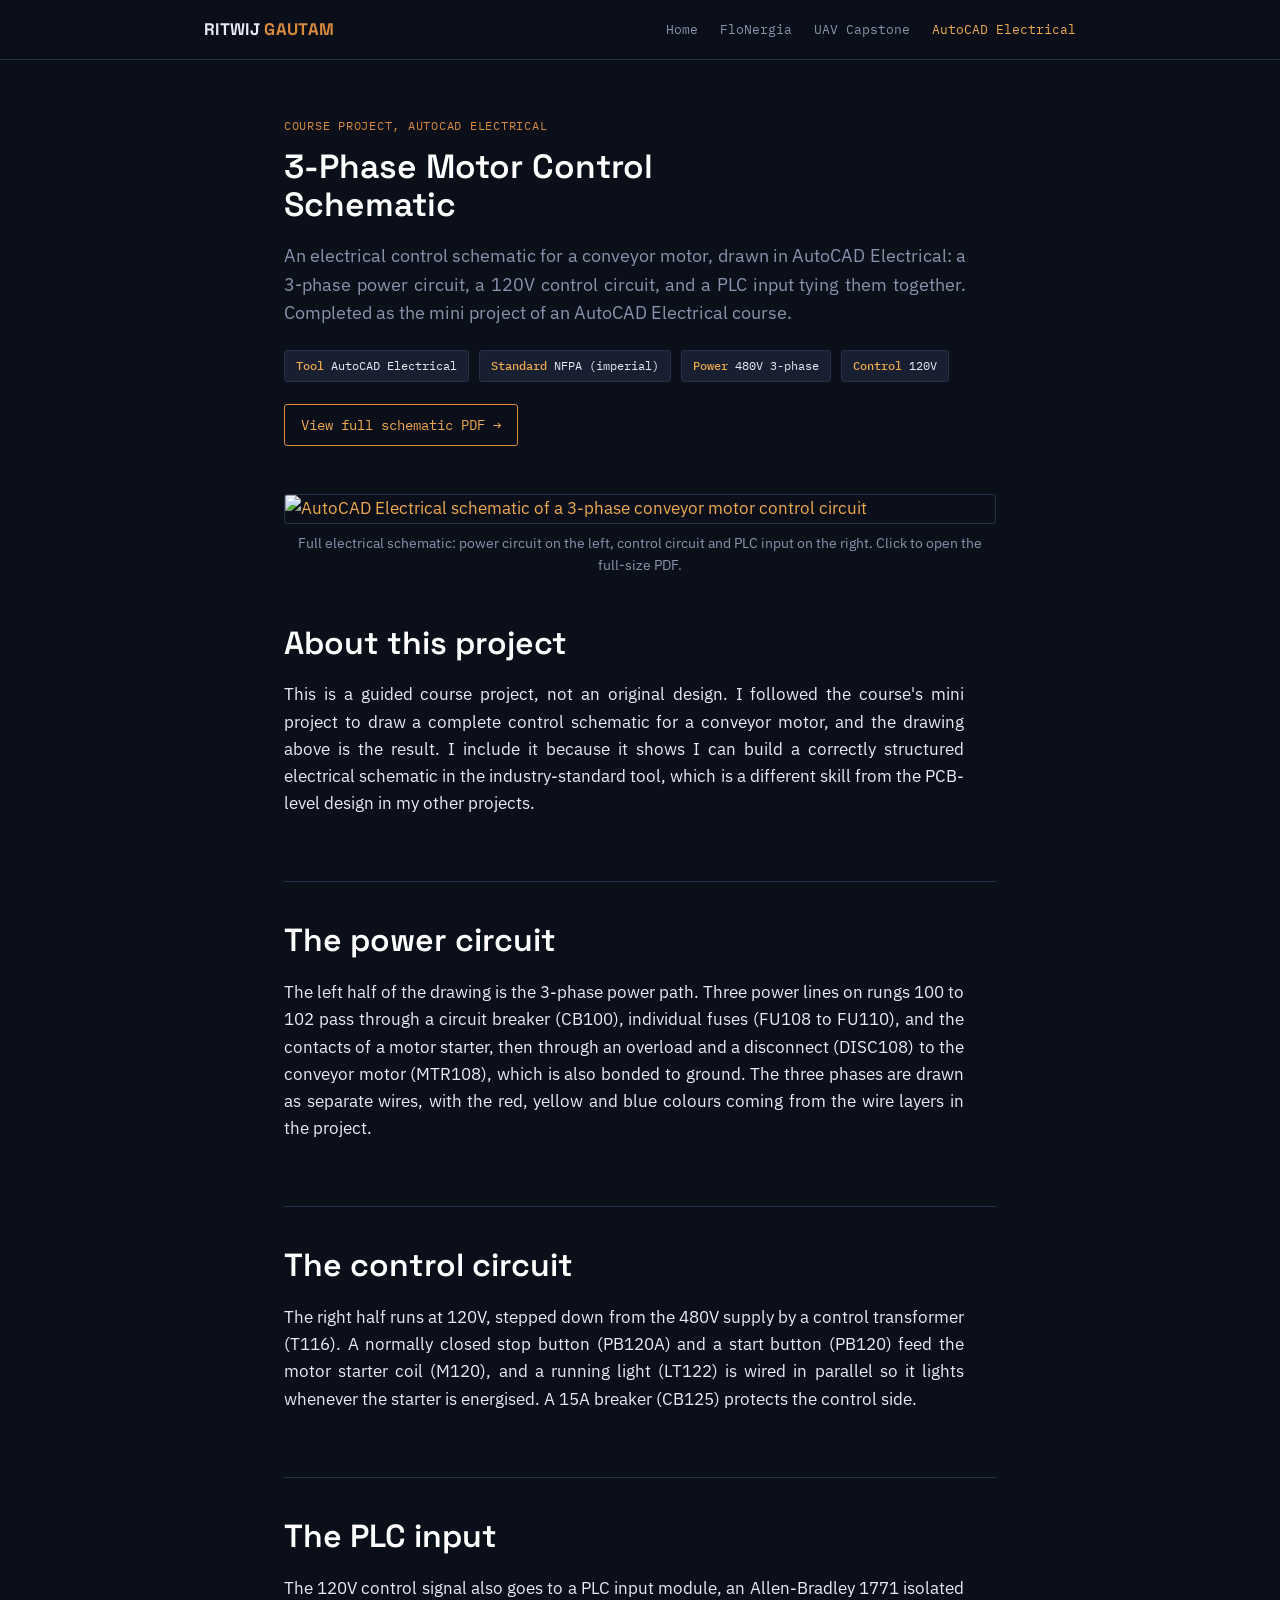
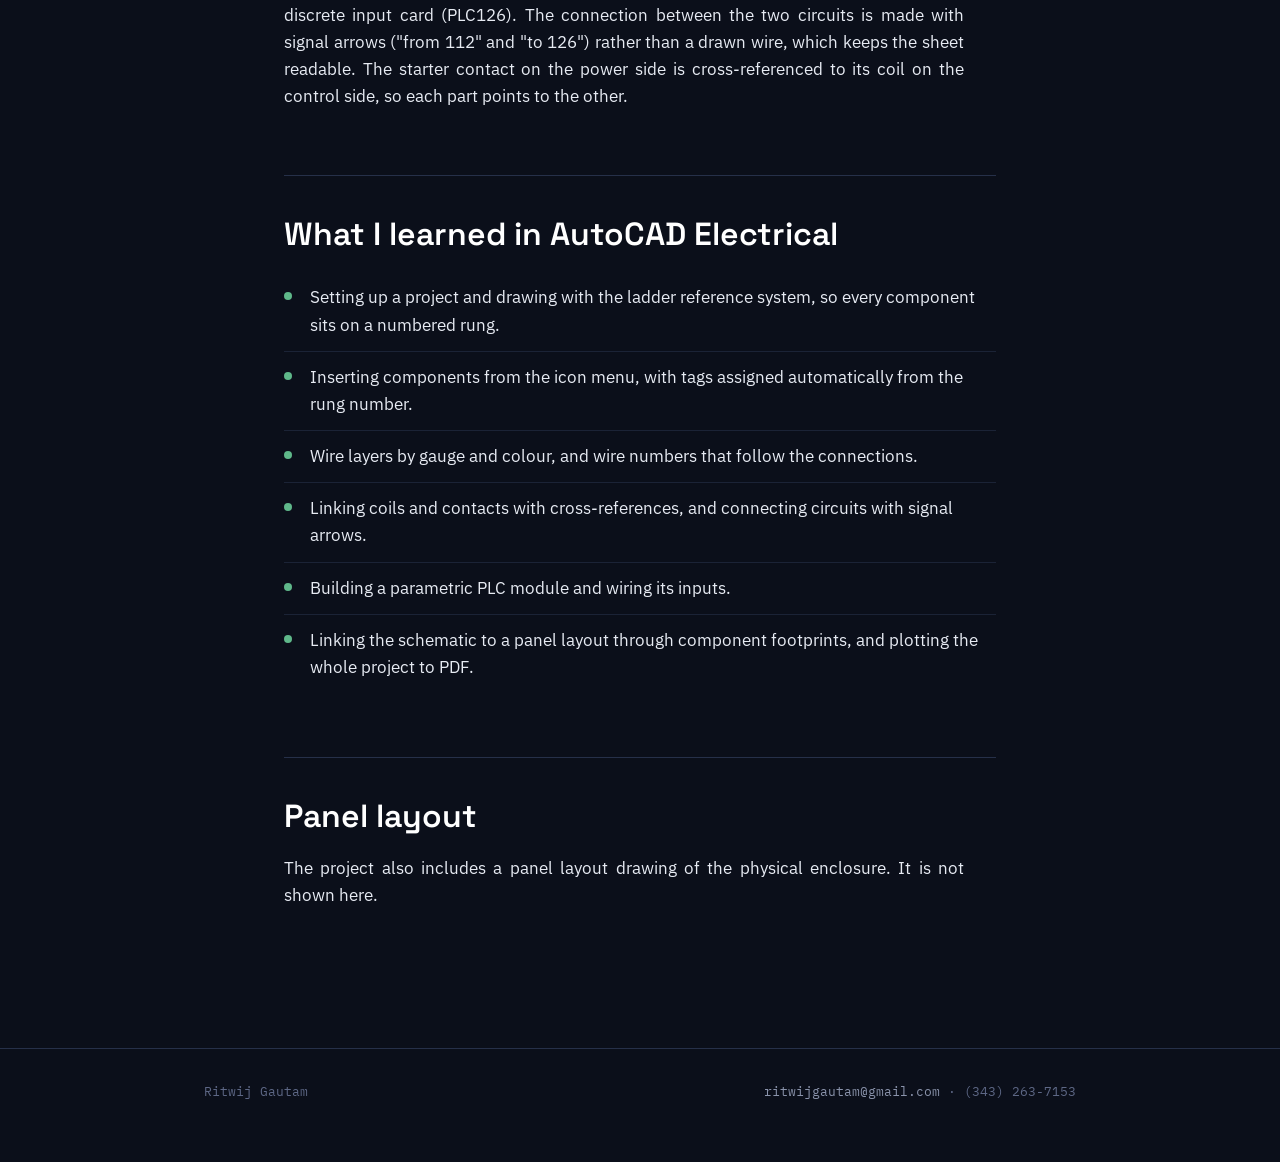
==== autocad.html @ c6b79d80 "Add files via upload" ====
<!DOCTYPE html>
<html lang="en">
<head>
<meta charset="UTF-8">
<meta name="viewport" content="width=device-width, initial-scale=1.0">
<title>AutoCAD Electrical Motor Control | Ritwij Gautam</title>
<link rel="stylesheet" href="styles.css">
</head>
<body>

<header class="site-header">
  <div class="wrap">
    <div class="name">RITWIJ <span>GAUTAM</span></div>
    <nav>
      <a href="index.html">Home</a>
      <a href="flonergia.html">FloNergia</a>
      <a href="capstone.html">UAV Capstone</a>
      <a href="autocad.html" class="current">AutoCAD Electrical</a>
    </nav>
  </div>
</header>

<div class="project-hero">
  <div class="meta-label">Course project, AutoCAD Electrical</div>
  <h1>3-Phase Motor Control Schematic</h1>
  <p class="hook">
    An electrical control schematic for a conveyor motor, drawn in AutoCAD
    Electrical: a 3-phase power circuit, a 120V control circuit, and a PLC
    input tying them together. Completed as the mini project of an
    AutoCAD Electrical course.
  </p>
  <div class="spec-row">
    <span class="spec"><b>Tool</b> AutoCAD Electrical</span>
    <span class="spec"><b>Standard</b> NFPA (imperial)</span>
    <span class="spec"><b>Power</b> 480V 3-phase</span>
    <span class="spec"><b>Control</b> 120V</span>
  </div>
  <a class="repo-link" href="images/autocad/schematic.pdf">View full schematic PDF →</a>
</div>

<div class="hero-image">
  <a href="images/autocad/schematic.pdf"><img src="images/autocad/schematic.png" alt="AutoCAD Electrical schematic of a 3-phase conveyor motor control circuit"></a>
  <div class="caption">Full electrical schematic: power circuit on the left, control circuit and PLC input on the right. Click to open the full-size PDF.</div>
</div>

<div class="project-body">

  <section>
    <h2>About this project</h2>
    <p>
      This is a guided course project, not an original design. I followed
      the course's mini project to draw a complete control schematic for a
      conveyor motor, and the drawing above is the result. I include it
      because it shows I can build a correctly structured electrical
      schematic in the industry-standard tool, which is a different skill
      from the PCB-level design in my other projects.
    </p>
  </section>

  <section>
    <h2>The power circuit</h2>
    <p>
      The left half of the drawing is the 3-phase power path. Three
      power lines on rungs 100 to 102 pass through a circuit breaker
      (CB100), individual fuses (FU108 to FU110), and the contacts of a
      motor starter, then through an overload and a disconnect (DISC108)
      to the conveyor motor (MTR108), which is also bonded to ground.
      The three phases are drawn as separate wires, with the red, yellow
      and blue colours coming from the wire layers in the project.
    </p>
  </section>

  <section>
    <h2>The control circuit</h2>
    <p>
      The right half runs at 120V, stepped down from the 480V supply by a
      control transformer (T116). A normally closed stop button (PB120A)
      and a start button (PB120) feed the motor starter coil (M120), and a
      running light (LT122) is wired in parallel so it lights whenever the
      starter is energised. A 15A breaker (CB125) protects the control
      side.
    </p>
  </section>

  <section>
    <h2>The PLC input</h2>
    <p>
      The 120V control signal also goes to a PLC input module, an
      Allen-Bradley 1771 isolated discrete input card (PLC126). The
      connection between the two circuits is made with signal arrows
      ("from 112" and "to 126") rather than a drawn wire, which keeps the
      sheet readable. The starter contact on the power side is
      cross-referenced to its coil on the control side, so each part
      points to the other.
    </p>
  </section>

  <section>
    <h2>What I learned in AutoCAD Electrical</h2>
    <ul class="results-list">
      <li>Setting up a project and drawing with the ladder reference system, so every component sits on a numbered rung.</li>
      <li>Inserting components from the icon menu, with tags assigned automatically from the rung number.</li>
      <li>Wire layers by gauge and colour, and wire numbers that follow the connections.</li>
      <li>Linking coils and contacts with cross-references, and connecting circuits with signal arrows.</li>
      <li>Building a parametric PLC module and wiring its inputs.</li>
      <li>Linking the schematic to a panel layout through component footprints, and plotting the whole project to PDF.</li>
    </ul>
  </section>

  <section>
    <h2>Panel layout</h2>
    <p>
      The project also includes a panel layout drawing of the physical
      enclosure. It is not shown here.
    </p>
  </section>

</div>

<footer class="site-footer">
  <div class="wrap">
    <span>Ritwij Gautam</span>
    <span><a href="mailto:ritwijgautam@gmail.com">ritwijgautam@gmail.com</a> · (343) 263-7153</span>
  </div>
</footer>

</body>
</html>
---- styles.css ----
/* ============================================
   Ritwij Gautam Portfolio
   Design grounded in PCB/schematic visual language:
   deep circuit-board blue-black, copper-trace accent,
   graph-paper grid, monospace for technical specs.
   ============================================ */

@import url('https://fonts.googleapis.com/css2?family=Space+Grotesk:wght@500;600;700&family=IBM+Plex+Sans:wght@400;500;600&family=IBM+Plex+Mono:wght@400;500&display=swap');

:root {
  --bg: #0b0f1a;
  --panel: #121826;
  --panel-raised: #171f30;
  --line: #263049;
  --line-soft: #1b2336;
  --copper: #d98a3d;
  --copper-bright: #f0a94e;
  --text: #e7ebf3;
  --text-muted: #8a93ab;
  --text-faint: #5d6785;
  --accent-green: #5fb88a;

  --font-display: 'Space Grotesk', sans-serif;
  --font-body: 'IBM Plex Sans', sans-serif;
  --font-mono: 'IBM Plex Mono', monospace;

  --maxw: 760px;
}

* { box-sizing: border-box; }

html {
  scroll-behavior: smooth;
}

body {
  margin: 0;
  background: var(--bg);
  color: var(--text);
  font-family: var(--font-body);
  font-size: 17px;
  line-height: 1.6;
  -webkit-font-smoothing: antialiased;
}

a { color: var(--copper-bright); text-decoration: none; }
a:hover { text-decoration: underline; }
a:focus-visible, button:focus-visible {
  outline: 2px solid var(--copper-bright);
  outline-offset: 3px;
}

img { max-width: 100%; display: block; border-radius: 3px; }

h1, h2, h3 {
  font-family: var(--font-display);
  font-weight: 600;
  line-height: 1.15;
  margin: 0 0 0.5em 0;
  color: #fff;
}

p { margin: 0 0 1.1em 0; max-width: 68ch; text-align: justify; text-justify: inter-word; hyphens: auto; }

/* ---------- layout shell ---------- */

.wrap {
  max-width: var(--maxw);
  margin: 0 auto;
  padding: 0 24px;
}

header.site-header {
  border-bottom: 1px solid var(--line);
  background: rgba(11, 15, 26, 0.88);
  backdrop-filter: blur(6px);
  position: sticky;
  top: 0;
  z-index: 10;
}

.site-header .wrap {
  max-width: 920px;
  display: flex;
  align-items: center;
  justify-content: space-between;
  padding-top: 16px;
  padding-bottom: 16px;
}

.site-header .name {
  font-family: var(--font-display);
  font-weight: 700;
  font-size: 1.05rem;
  color: var(--text);
  letter-spacing: 0.02em;
}
.site-header .name span { color: var(--copper); }

.site-header nav {
  display: flex;
  gap: 22px;
  font-family: var(--font-mono);
  font-size: 0.82rem;
}
.site-header nav a {
  color: var(--text-muted);
}
.site-header nav a:hover,
.site-header nav a.current {
  color: var(--copper-bright);
  text-decoration: none;
}

footer.site-footer {
  border-top: 1px solid var(--line);
  margin-top: 80px;
  padding: 32px 0 60px;
  color: var(--text-faint);
  font-family: var(--font-mono);
  font-size: 0.82rem;
}
footer.site-footer .wrap { max-width: 920px; display: flex; justify-content: space-between; flex-wrap: wrap; gap: 12px; }
footer.site-footer a { color: var(--text-muted); }

/* ---------- homepage hero ---------- */

.hero {
  max-width: 920px;
  margin: 0 auto;
  padding: 72px 24px 48px;
}

.hero .eyebrow {
  font-family: var(--font-mono);
  font-size: 0.82rem;
  color: var(--copper);
  margin-bottom: 14px;
}

.hero h1 {
  font-size: 2.6rem;
}

.hero p.lede {
  font-size: 1.1rem;
  color: var(--text-muted);
  max-width: none;
  margin-top: 18px;
}

.hero .links {
  margin-top: 24px;
  display: flex;
  gap: 20px;
  font-family: var(--font-mono);
  font-size: 0.9rem;
}

/* ---------- project list (homepage) ---------- */

.project-list {
  max-width: 920px;
  margin: 0 auto;
  padding: 0 24px 40px;
}

.project-row {
  display: grid;
  grid-template-columns: 220px 1fr;
  gap: 28px;
  align-items: start;
  padding: 36px 0;
  border-top: 1px solid var(--line);
}
.project-row:last-child { border-bottom: 1px solid var(--line); }

.project-row .thumb {
  aspect-ratio: 4 / 3;
  overflow: hidden;
  border: 1px solid var(--line);
  background: var(--panel);
}
.project-row .thumb img { width: 100%; height: 100%; object-fit: cover; border-radius: 0; }

.project-row .meta-label {
  font-family: var(--font-mono);
  font-size: 0.76rem;
  color: var(--text-faint);
  text-transform: uppercase;
  letter-spacing: 0.06em;
  margin-bottom: 6px;
}

.project-row h2 {
  font-size: 1.4rem;
  margin-bottom: 8px;
}

.project-row h2 a { color: var(--text); }
.project-row h2 a:hover { color: var(--copper-bright); text-decoration: none; }

.project-row p { color: var(--text-muted); margin-bottom: 12px; }

.chips { display: flex; flex-wrap: wrap; gap: 8px; margin-top: 4px; }
.chip {
  font-family: var(--font-mono);
  font-size: 0.72rem;
  color: var(--text-muted);
  border: 1px solid var(--line);
  padding: 3px 9px;
  border-radius: 3px;
  background: var(--panel);
}

@media (max-width: 640px) {
  .project-row { grid-template-columns: 1fr; }
}

/* ---------- project page ---------- */

.project-hero {
  max-width: var(--maxw);
  margin: 0 auto;
  padding: 56px 24px 8px;
}

.project-hero .meta-label {
  font-family: var(--font-mono);
  font-size: 0.78rem;
  color: var(--copper);
  text-transform: uppercase;
  letter-spacing: 0.06em;
  margin-bottom: 12px;
}

.project-hero h1 { font-size: 2.1rem; max-width: 22ch; }

.project-hero .hook {
  font-size: 1.12rem;
  color: var(--text-muted);
  margin-top: 14px;
  max-width: 62ch;
}

.spec-row {
  display: flex;
  flex-wrap: wrap;
  gap: 10px;
  margin-top: 22px;
}
.spec {
  font-family: var(--font-mono);
  font-size: 0.78rem;
  color: var(--text);
  background: var(--panel-raised);
  border: 1px solid var(--line);
  padding: 5px 11px;
  border-radius: 3px;
}
.spec b { color: var(--copper-bright); font-weight: 500; }

.repo-link {
  margin-top: 22px;
  display: inline-flex;
  align-items: center;
  gap: 8px;
  font-family: var(--font-mono);
  font-size: 0.88rem;
  border: 1px solid var(--copper);
  color: var(--copper-bright);
  padding: 9px 16px;
  border-radius: 3px;
}
.repo-link:hover { background: rgba(217, 138, 61, 0.1); text-decoration: none; }

.hero-image {
  max-width: var(--maxw);
  margin: 40px auto 0;
  padding: 0 24px;
}
.hero-image img {
  border: 1px solid var(--line);
  width: 100%;
}
.caption {
  font-family: var(--font-body);
  font-size: 0.88rem;
  color: var(--text-muted);
  margin-top: 8px;
  text-align: center;
}

.project-body {
  max-width: var(--maxw);
  margin: 0 auto;
  padding: 8px 24px 40px;
}

.project-body section {
  margin-top: 64px;
  padding-top: 40px;
  border-top: 1px solid var(--line);
}
.project-body section:first-child {
  margin-top: 40px;
  padding-top: 0;
  border-top: none;
}

.project-body h2 {
  font-size: 2rem;
  margin-bottom: 20px;
}

.figure {
  margin: 26px 0;
}
.figure img {
  border: 1px solid var(--line);
}
.figure.centered img {
  margin: 0 auto;
}
.figure.two-up {
  display: grid;
  grid-template-columns: 1fr 1fr;
  gap: 16px;
}
@media (max-width: 640px) {
  .figure.two-up { grid-template-columns: 1fr; }
}

.results-list {
  list-style: none;
  padding: 0;
  margin: 0;
}
.results-list li {
  padding: 12px 0 12px 26px;
  border-top: 1px solid var(--line-soft);
  position: relative;
}
.results-list li:first-child { border-top: none; }
.results-list li::before {
  content: '';
  position: absolute;
  left: 0;
  top: 20px;
  width: 8px;
  height: 8px;
  background: var(--accent-green);
  border-radius: 50%;
}

.next-steps-list {
  list-style: none;
  padding: 0;
  margin: 0;
}
.next-steps-list li {
  padding: 12px 0 12px 26px;
  border-top: 1px solid var(--line-soft);
  position: relative;
}
.next-steps-list li:first-child { border-top: none; }
.next-steps-list li::before {
  content: '';
  position: absolute;
  left: 0;
  top: 20px;
  width: 8px;
  height: 8px;
  background: var(--copper);
  border-radius: 50%;
}

.code-snippet {
  margin: 22px 0;
  background: var(--panel);
  border: 1px solid var(--line);
  border-radius: 4px;
  overflow: hidden;
}
.code-snippet .snippet-label {
  font-family: var(--font-mono);
  font-size: 0.74rem;
  color: var(--text-faint);
  padding: 9px 14px;
  border-bottom: 1px solid var(--line);
}
.code-snippet pre {
  margin: 0;
  padding: 16px;
  overflow-x: auto;
  font-family: var(--font-mono);
  font-size: 0.83rem;
  line-height: 1.55;
  color: #c9d1e0;
}

.todo-box {
  margin: 22px 0;
  border: 1px dashed var(--copper);
  border-radius: 4px;
  padding: 14px 16px;
  font-family: var(--font-mono);
  font-size: 0.82rem;
  color: var(--copper-bright);
  background: rgba(217, 138, 61, 0.06);
}
.todo-box b { color: #fff; }

.status-tag {
  display: inline-block;
  font-family: var(--font-mono);
  font-size: 0.72rem;
  text-transform: uppercase;
  letter-spacing: 0.05em;
  padding: 3px 9px;
  border-radius: 3px;
  border: 1px solid var(--line);
  color: var(--text-muted);
  margin-bottom: 14px;
}
.status-tag.in-progress { border-color: var(--copper); color: var(--copper-bright); }
.status-tag.complete { border-color: var(--accent-green); color: var(--accent-green); }
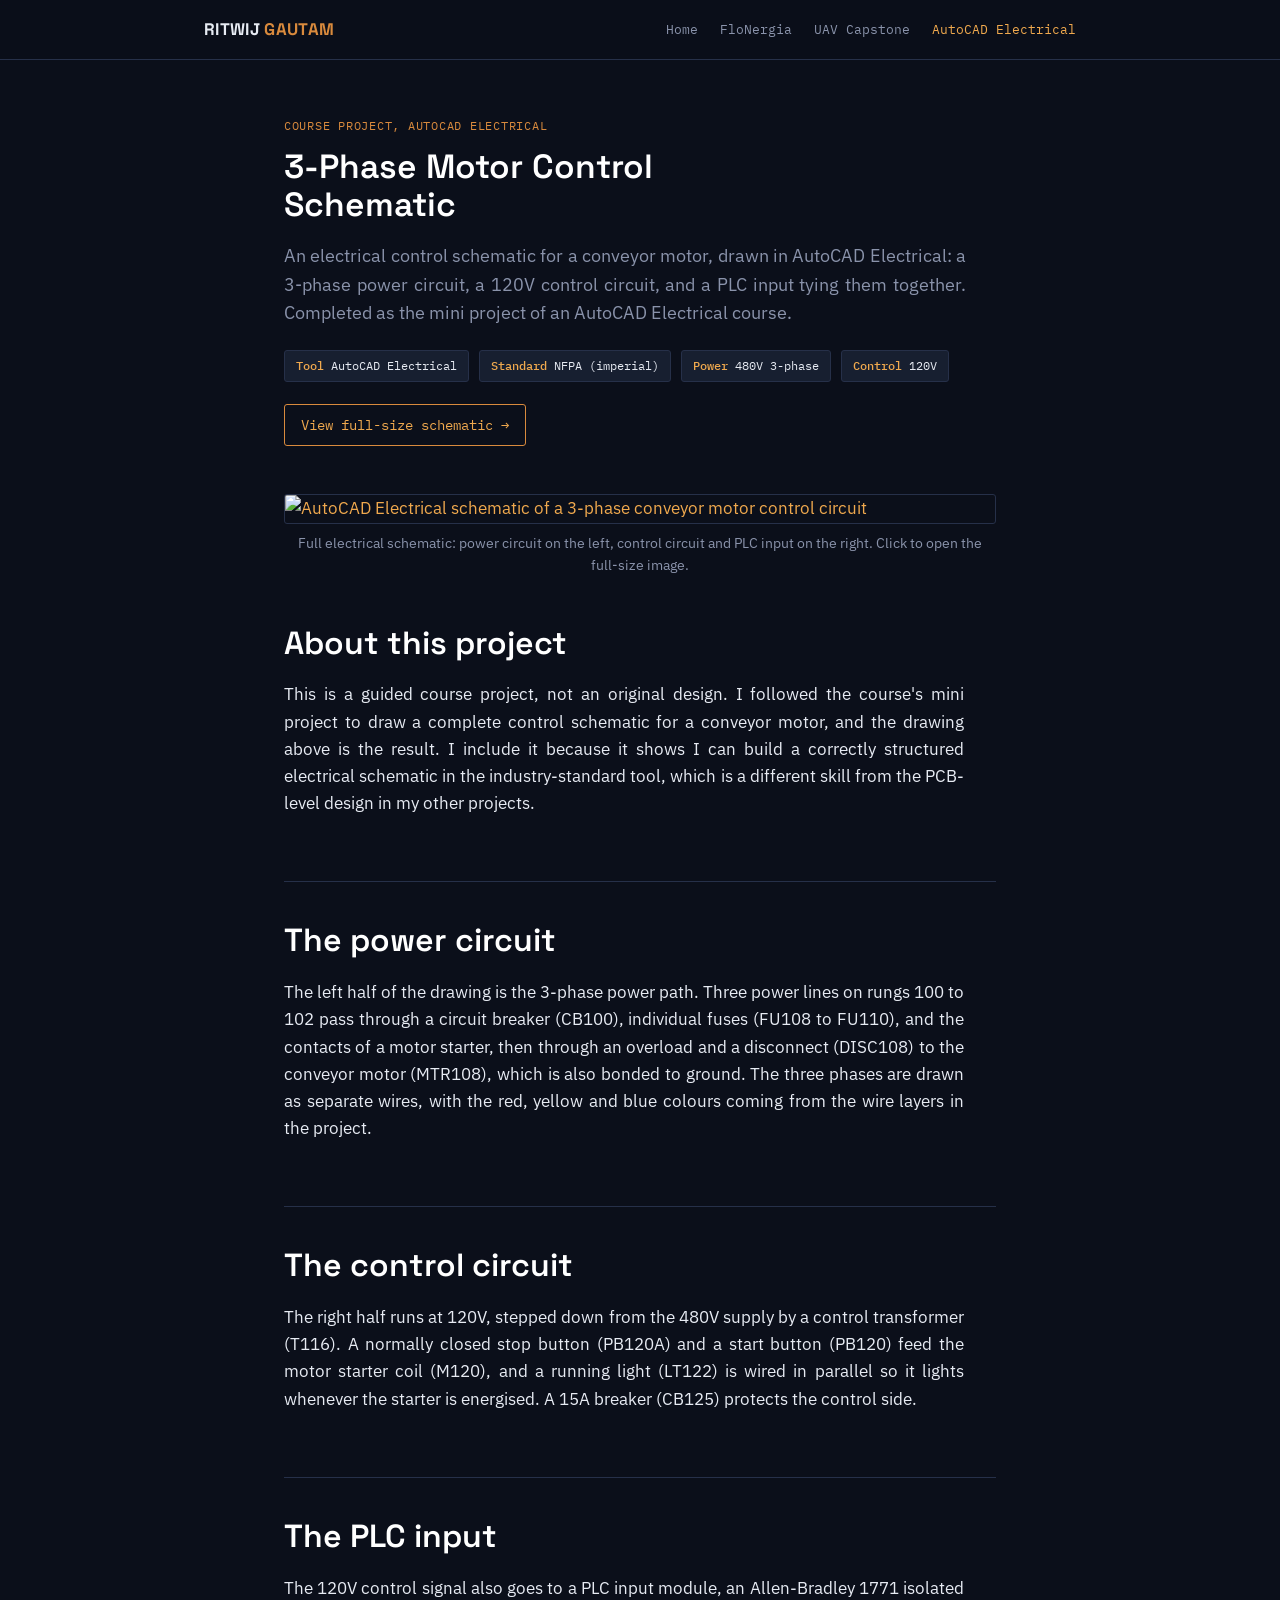
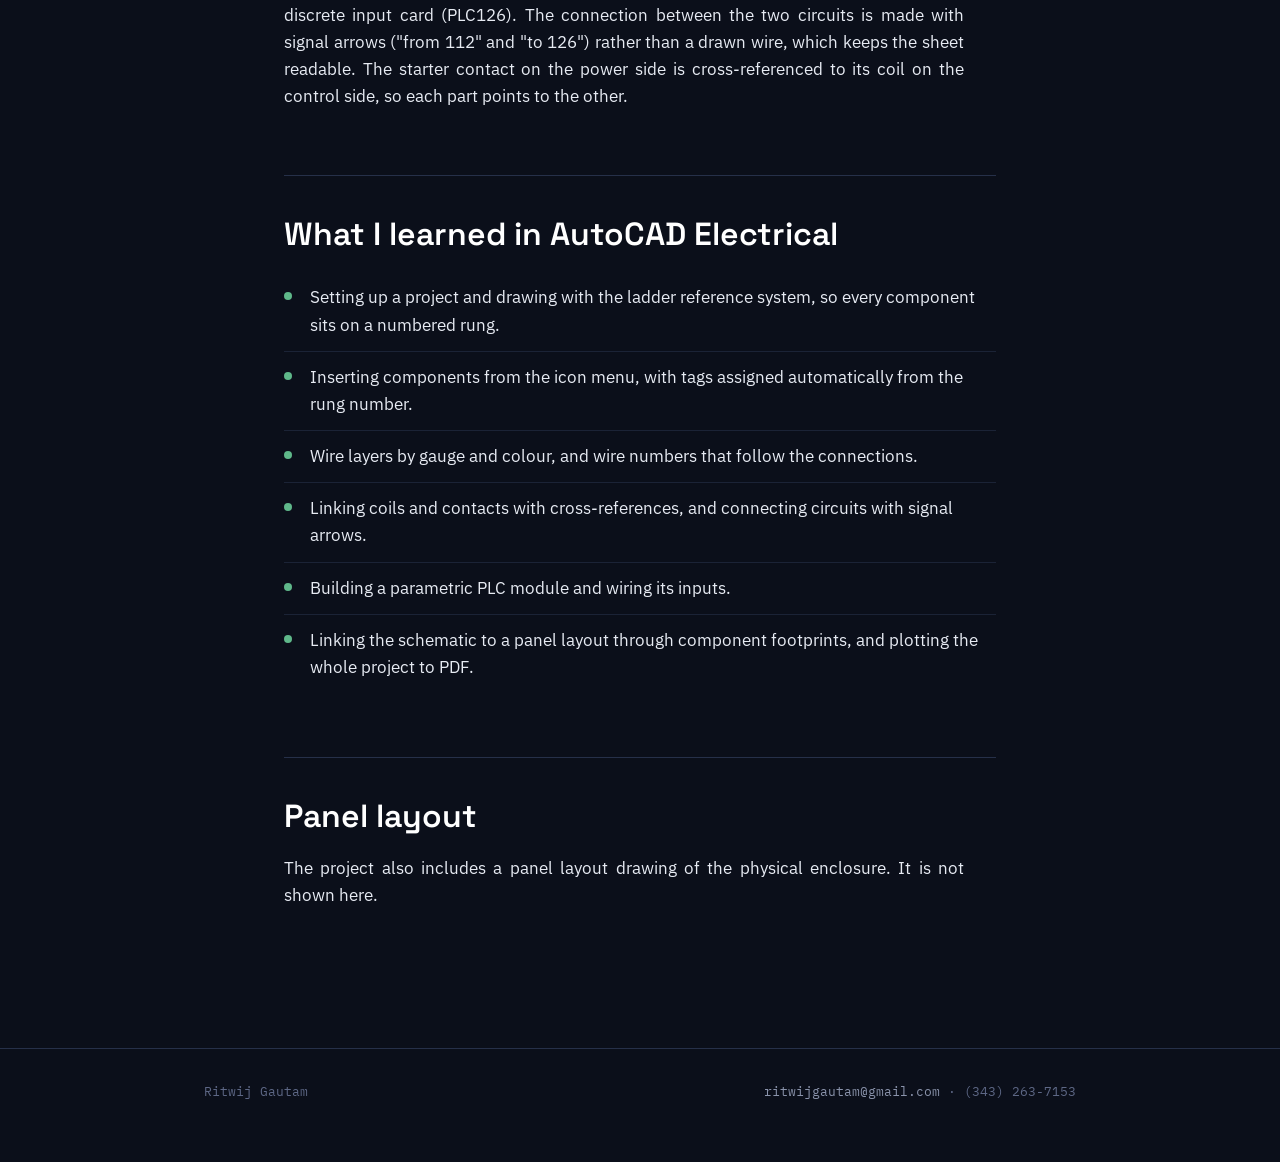
==== commit 0225a4f8: "Add files via upload" ====
--- a/autocad.html
+++ b/autocad.html
@@ -35,12 +35,12 @@
     <span class="spec"><b>Power</b> 480V 3-phase</span>
     <span class="spec"><b>Control</b> 120V</span>
   </div>
-  <a class="repo-link" href="images/autocad/schematic.pdf">View full schematic PDF →</a>
+  <a class="repo-link" href="images/autocad/schematic.png">View full-size schematic →</a>
 </div>
 
 <div class="hero-image">
-  <a href="images/autocad/schematic.pdf"><img src="images/autocad/schematic.png" alt="AutoCAD Electrical schematic of a 3-phase conveyor motor control circuit"></a>
-  <div class="caption">Full electrical schematic: power circuit on the left, control circuit and PLC input on the right. Click to open the full-size PDF.</div>
+  <a href="images/autocad/schematic.png"><img src="images/autocad/schematic.png" alt="AutoCAD Electrical schematic of a 3-phase conveyor motor control circuit"></a>
+  <div class="caption">Full electrical schematic: power circuit on the left, control circuit and PLC input on the right. Click to open the full-size image.</div>
 </div>
 
 <div class="project-body">
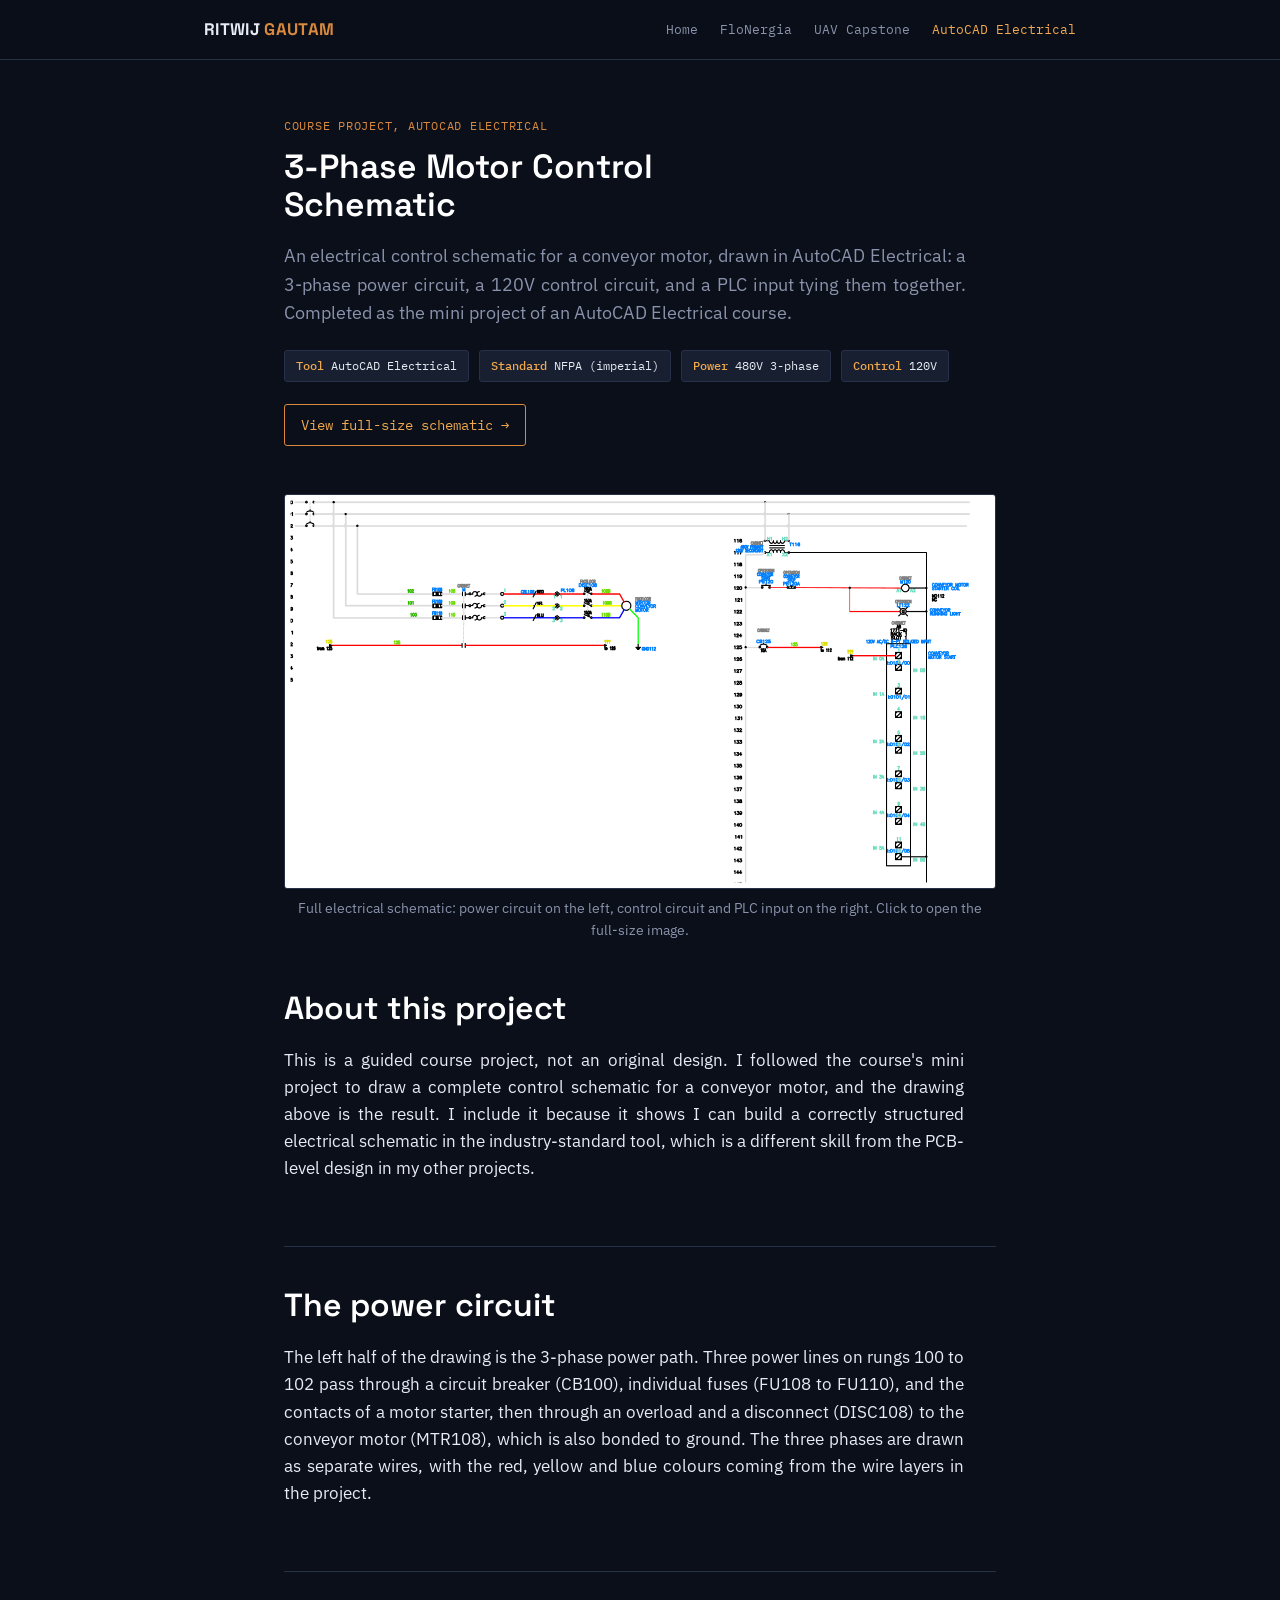
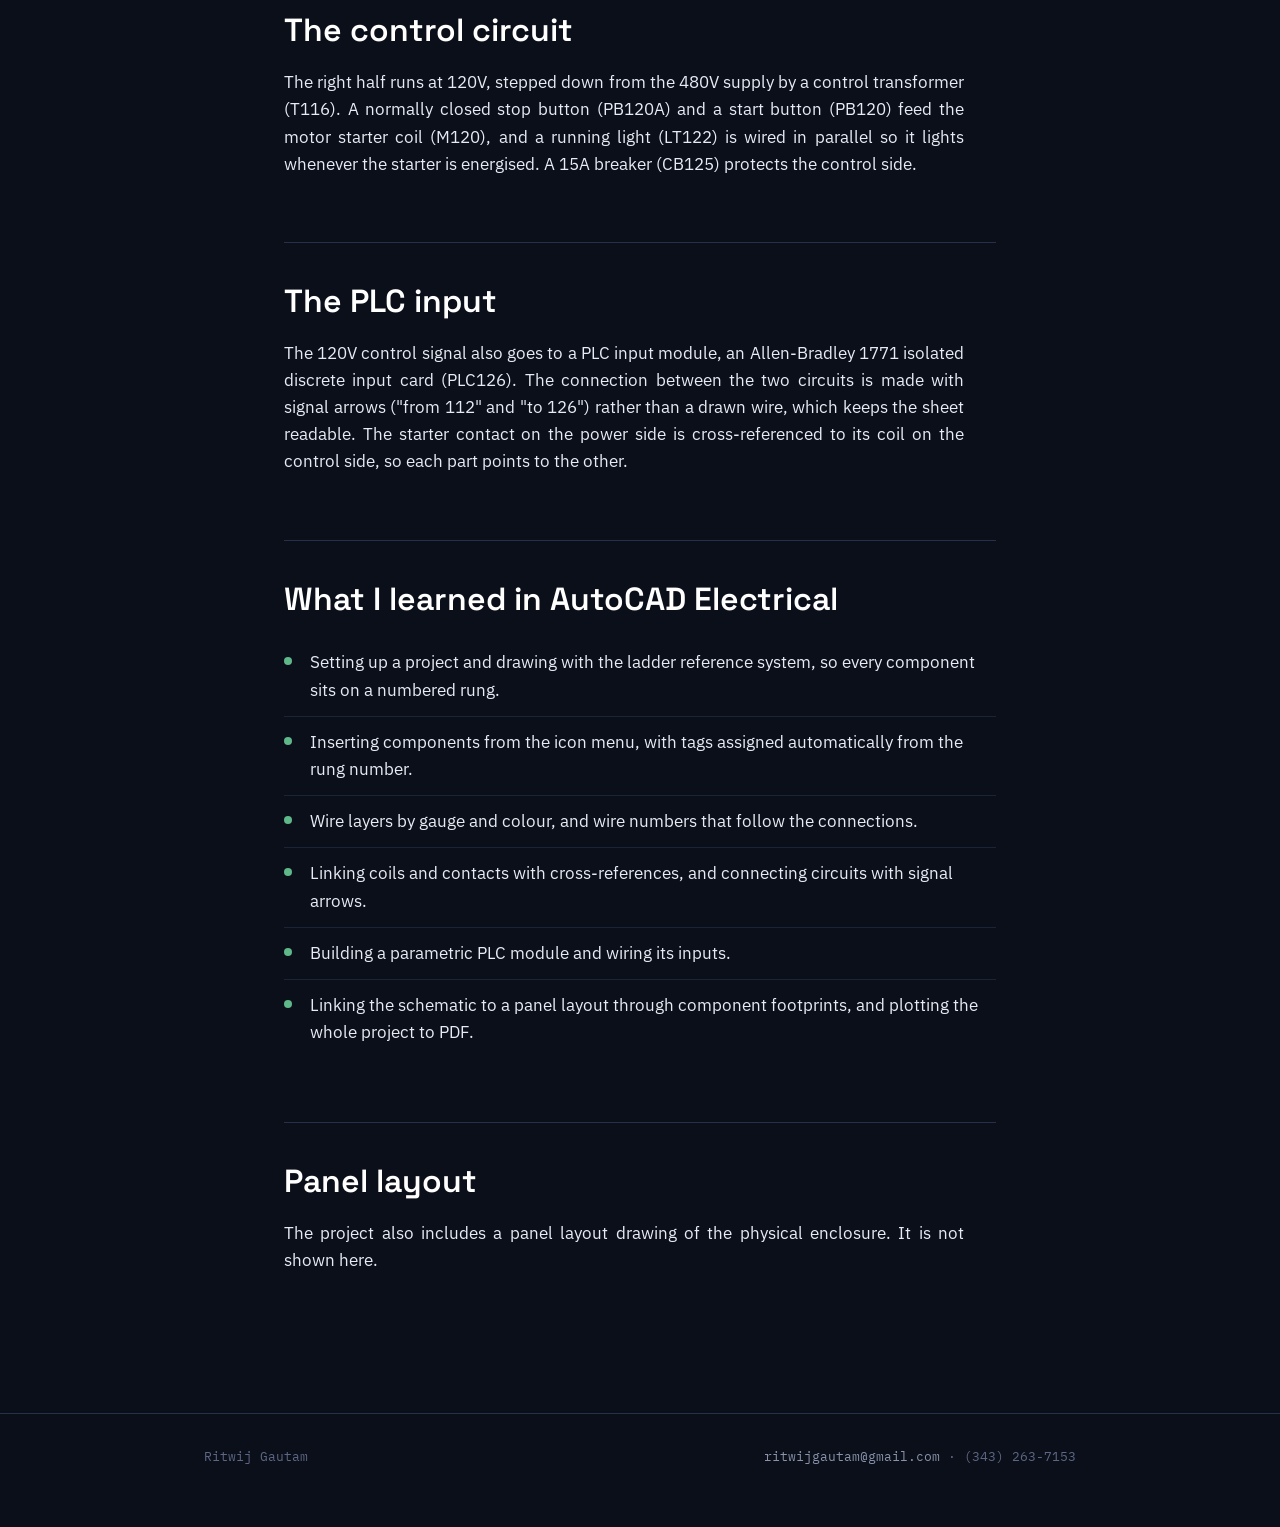
==== commit 85ad245c: "Add files via upload" ====
--- a/autocad.html
+++ b/autocad.html
@@ -35,11 +35,11 @@
     <span class="spec"><b>Power</b> 480V 3-phase</span>
     <span class="spec"><b>Control</b> 120V</span>
   </div>
-  <a class="repo-link" href="images/autocad/schematic.png">View full-size schematic →</a>
+  <a class="repo-link" href="autocad-schematic.png">View full-size schematic →</a>
 </div>
 
 <div class="hero-image">
-  <a href="images/autocad/schematic.png"><img src="images/autocad/schematic.png" alt="AutoCAD Electrical schematic of a 3-phase conveyor motor control circuit"></a>
+  <a href="autocad-schematic.png"><img src="autocad-schematic.png" alt="AutoCAD Electrical schematic of a 3-phase conveyor motor control circuit"></a>
   <div class="caption">Full electrical schematic: power circuit on the left, control circuit and PLC input on the right. Click to open the full-size image.</div>
 </div>
 
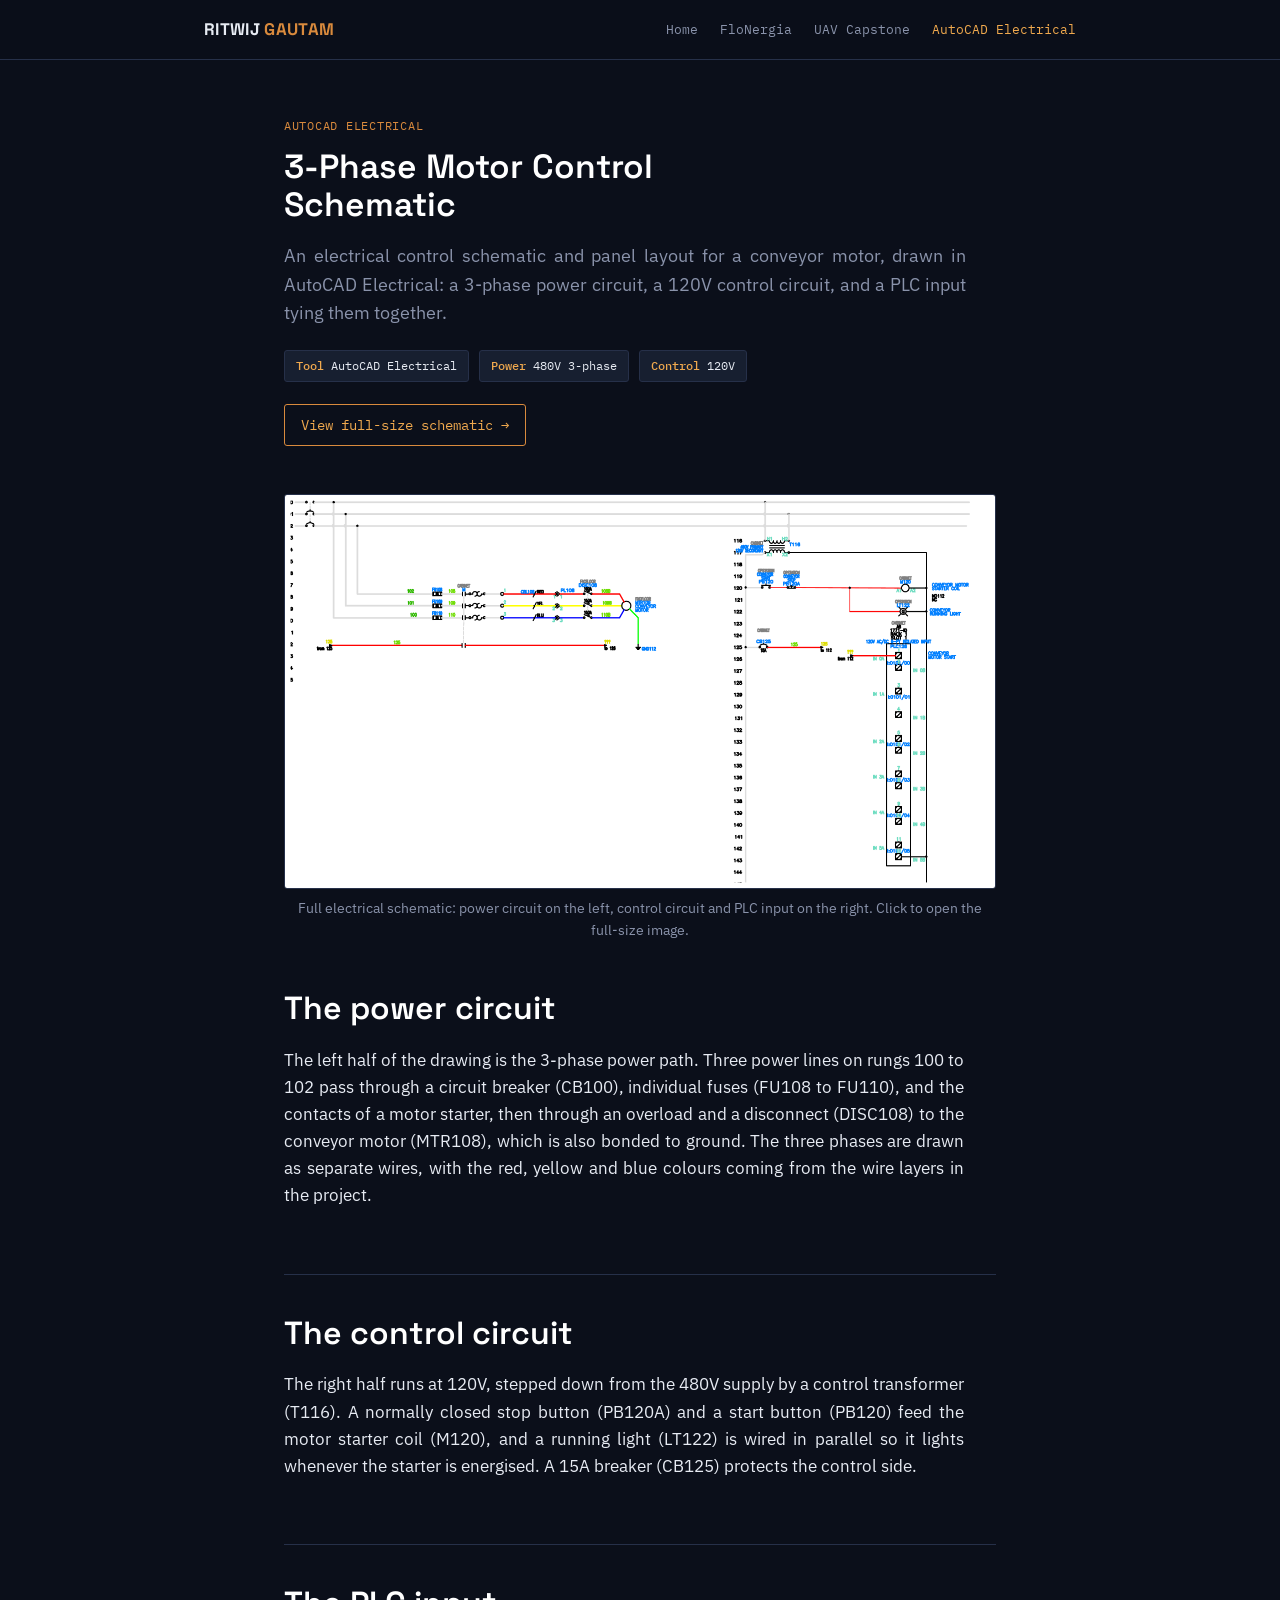
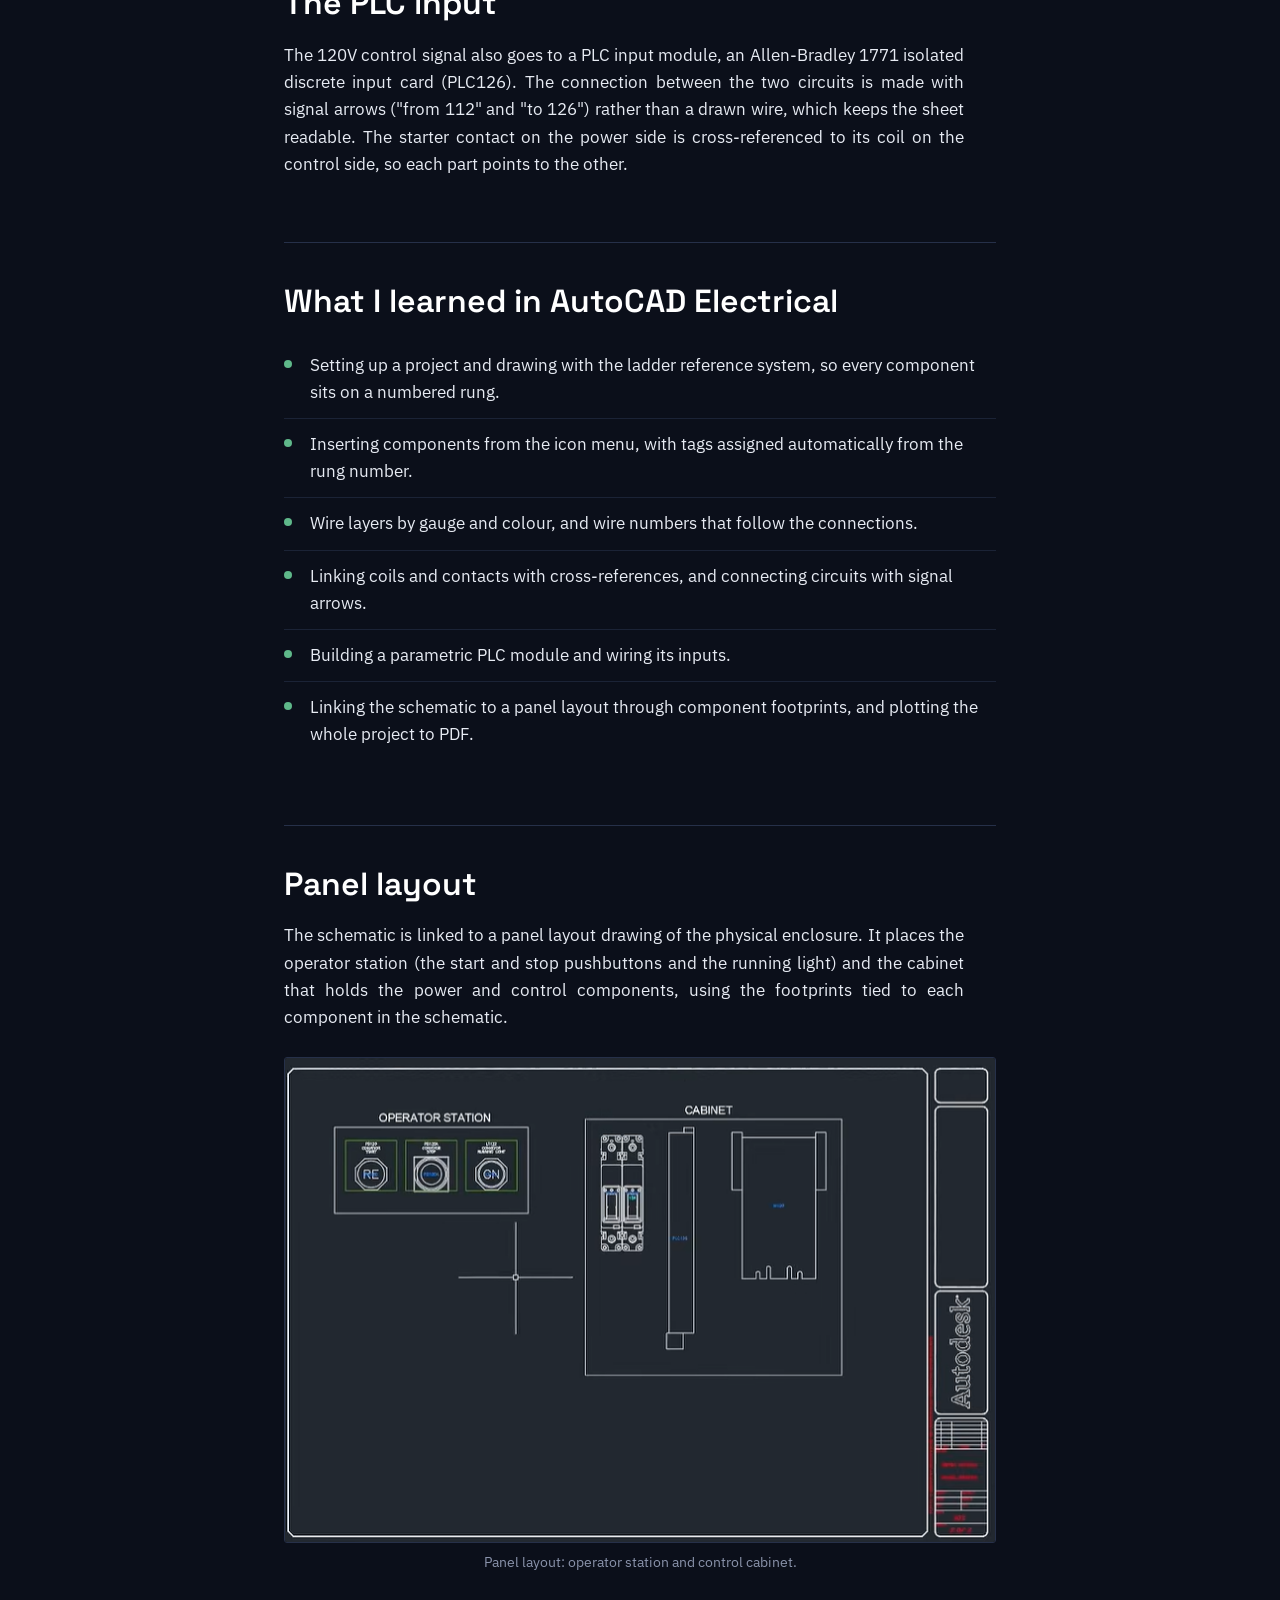
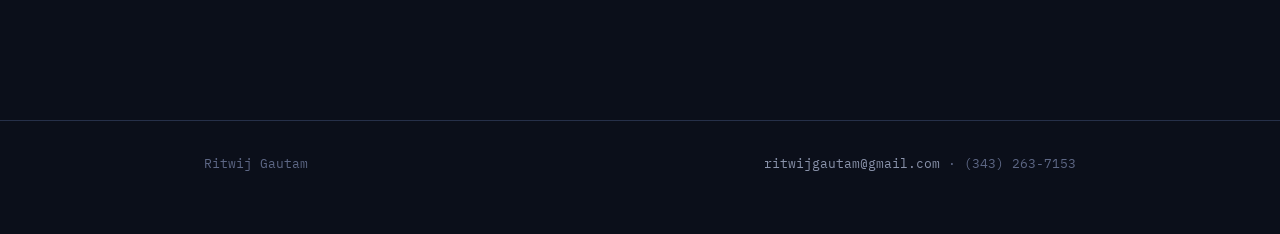
==== commit 6af6678c: "Add files via upload" ====
--- a/autocad.html
+++ b/autocad.html
@@ -21,17 +21,15 @@
 </header>
 
 <div class="project-hero">
-  <div class="meta-label">Course project, AutoCAD Electrical</div>
+  <div class="meta-label">AutoCAD Electrical</div>
   <h1>3-Phase Motor Control Schematic</h1>
   <p class="hook">
-    An electrical control schematic for a conveyor motor, drawn in AutoCAD
-    Electrical: a 3-phase power circuit, a 120V control circuit, and a PLC
-    input tying them together. Completed as the mini project of an
-    AutoCAD Electrical course.
+    An electrical control schematic and panel layout for a conveyor motor,
+    drawn in AutoCAD Electrical: a 3-phase power circuit, a 120V control
+    circuit, and a PLC input tying them together.
   </p>
   <div class="spec-row">
     <span class="spec"><b>Tool</b> AutoCAD Electrical</span>
-    <span class="spec"><b>Standard</b> NFPA (imperial)</span>
     <span class="spec"><b>Power</b> 480V 3-phase</span>
     <span class="spec"><b>Control</b> 120V</span>
   </div>
@@ -44,18 +42,6 @@
 </div>
 
 <div class="project-body">
-
-  <section>
-    <h2>About this project</h2>
-    <p>
-      This is a guided course project, not an original design. I followed
-      the course's mini project to draw a complete control schematic for a
-      conveyor motor, and the drawing above is the result. I include it
-      because it shows I can build a correctly structured electrical
-      schematic in the industry-standard tool, which is a different skill
-      from the PCB-level design in my other projects.
-    </p>
-  </section>
 
   <section>
     <h2>The power circuit</h2>
@@ -110,10 +96,18 @@
   <section>
     <h2>Panel layout</h2>
     <p>
-      The project also includes a panel layout drawing of the physical
-      enclosure. It is not shown here.
+      The schematic is linked to a panel layout drawing of the physical
+      enclosure. It places the operator station (the start and stop
+      pushbuttons and the running light) and the cabinet that holds the
+      power and control components, using the footprints tied to each
+      component in the schematic.
     </p>
   </section>
+
+  <div class="figure centered">
+    <img src="autocad-panel.png" alt="AutoCAD Electrical panel layout showing the operator station and cabinet">
+    <div class="caption">Panel layout: operator station and control cabinet.</div>
+  </div>
 
 </div>
 
